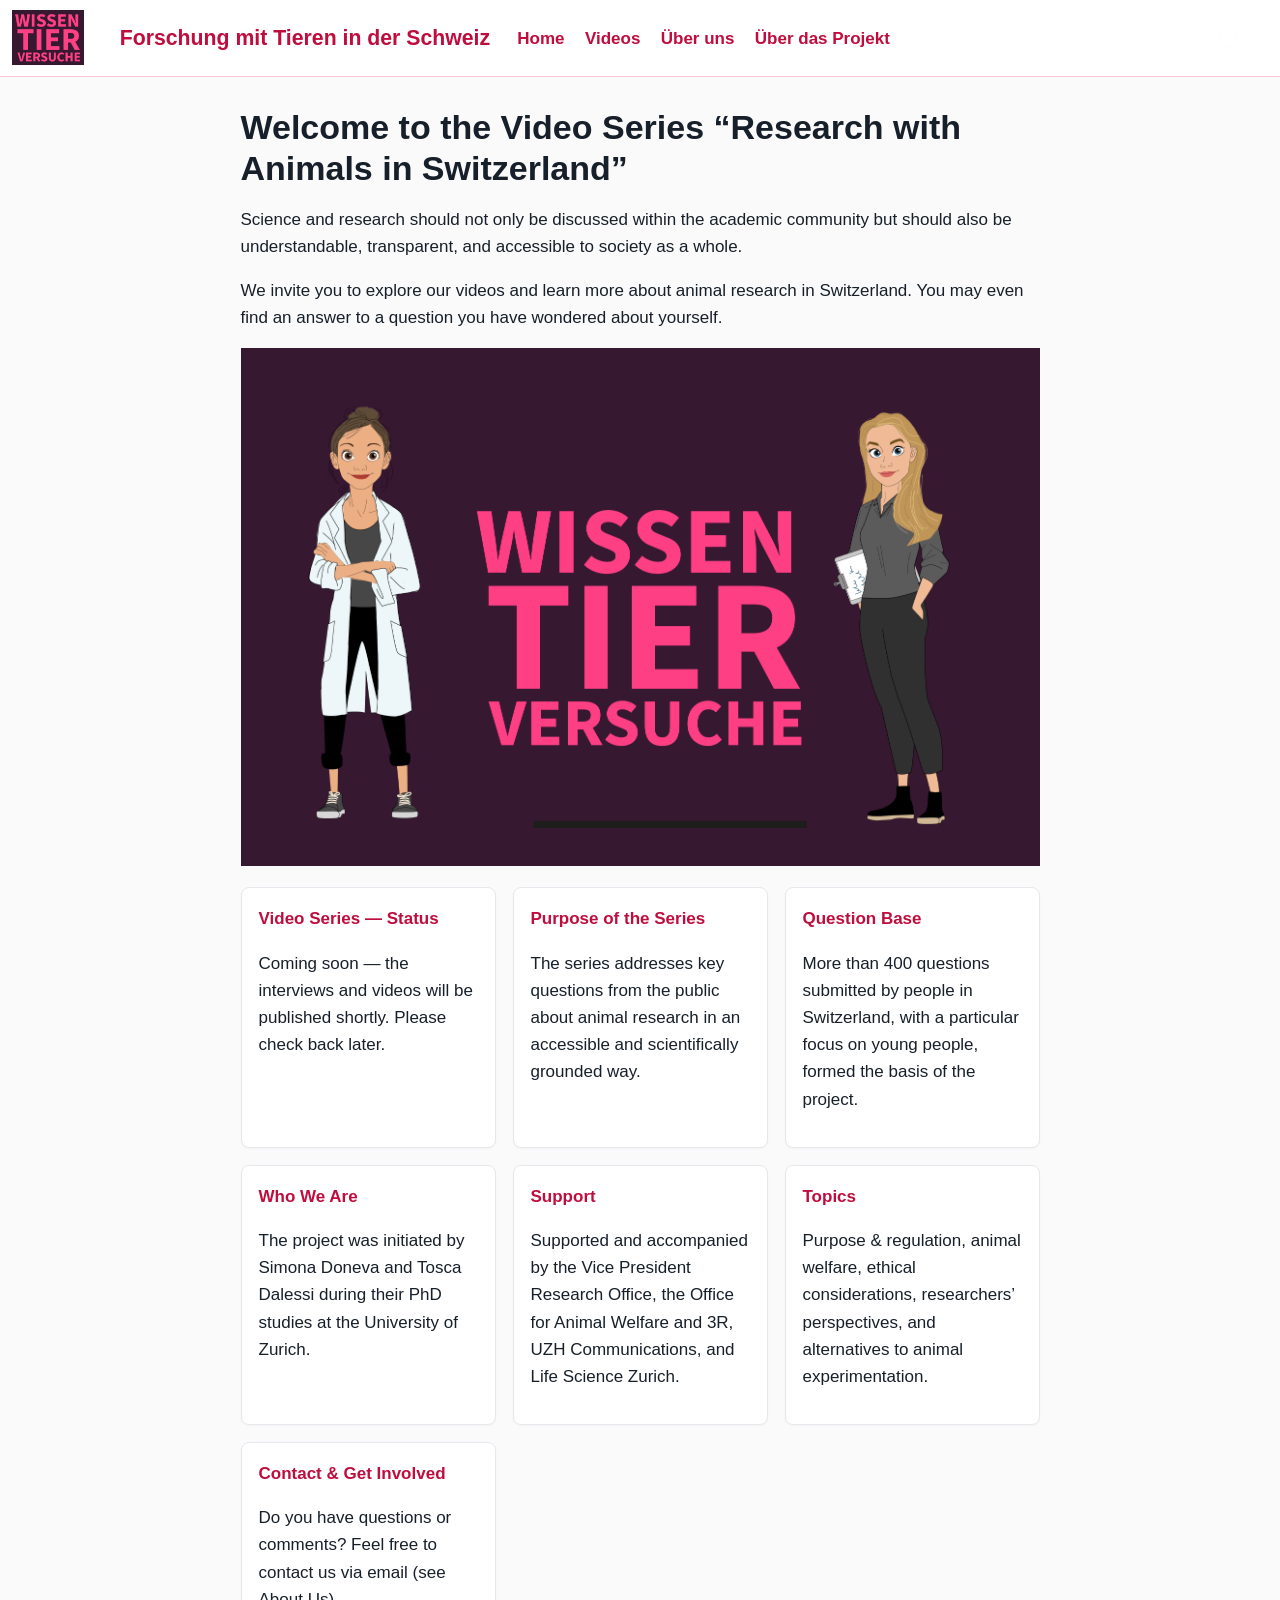
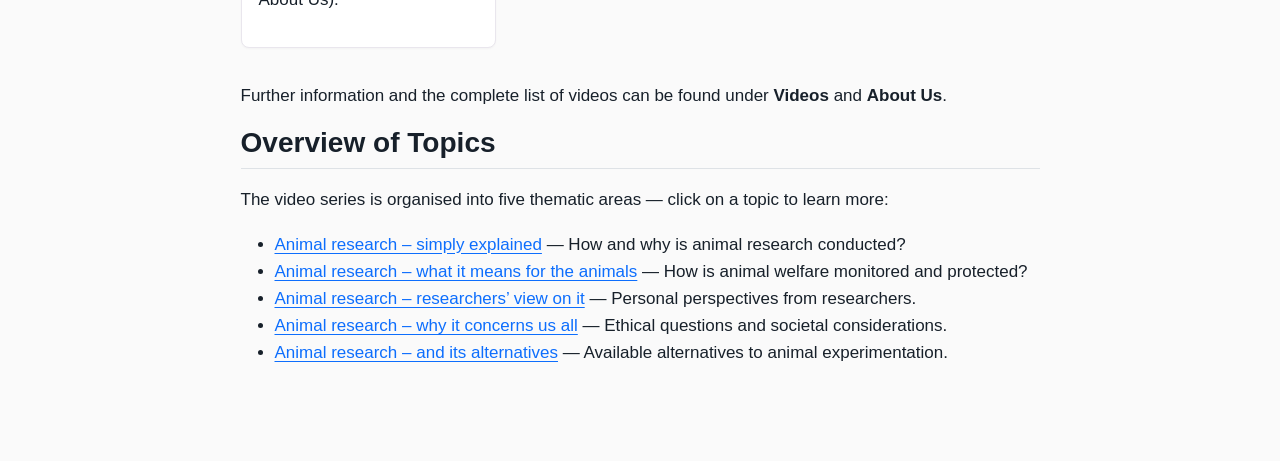
==== docs/en/index.html @ cb742c76 "Initial website" ====
<!DOCTYPE html>
<html xmlns="http://www.w3.org/1999/xhtml" lang="en" xml:lang="en"><head>

<meta charset="utf-8">
<meta name="generator" content="quarto-1.5.56">

<meta name="viewport" content="width=device-width, initial-scale=1.0, user-scalable=yes">


<title>Welcome to the Video Series “Research with Animals in Switzerland” – Forschung mit Tieren in der Schweiz</title>
<style>
code{white-space: pre-wrap;}
span.smallcaps{font-variant: small-caps;}
div.columns{display: flex; gap: min(4vw, 1.5em);}
div.column{flex: auto; overflow-x: auto;}
div.hanging-indent{margin-left: 1.5em; text-indent: -1.5em;}
ul.task-list{list-style: none;}
ul.task-list li input[type="checkbox"] {
  width: 0.8em;
  margin: 0 0.8em 0.2em -1em; /* quarto-specific, see https://github.com/quarto-dev/quarto-cli/issues/4556 */ 
  vertical-align: middle;
}
</style>


<script src="../site_libs/quarto-nav/quarto-nav.js"></script>
<script src="../site_libs/quarto-nav/headroom.min.js"></script>
<script src="../site_libs/clipboard/clipboard.min.js"></script>
<script src="../site_libs/quarto-search/autocomplete.umd.js"></script>
<script src="../site_libs/quarto-search/fuse.min.js"></script>
<script src="../site_libs/quarto-search/quarto-search.js"></script>
<meta name="quarto:offset" content="../">
<script src="../site_libs/quarto-html/quarto.js"></script>
<script src="../site_libs/quarto-html/popper.min.js"></script>
<script src="../site_libs/quarto-html/tippy.umd.min.js"></script>
<script src="../site_libs/quarto-html/anchor.min.js"></script>
<link href="../site_libs/quarto-html/tippy.css" rel="stylesheet">
<link href="../site_libs/quarto-html/quarto-syntax-highlighting.css" rel="stylesheet" id="quarto-text-highlighting-styles">
<script src="../site_libs/bootstrap/bootstrap.min.js"></script>
<link href="../site_libs/bootstrap/bootstrap-icons.css" rel="stylesheet">
<link href="../site_libs/bootstrap/bootstrap.min.css" rel="stylesheet" id="quarto-bootstrap" data-mode="light">
<script id="quarto-search-options" type="application/json">{
  "location": "navbar",
  "copy-button": false,
  "collapse-after": 3,
  "panel-placement": "end",
  "type": "overlay",
  "limit": 50,
  "keyboard-shortcut": [
    "f",
    "/",
    "s"
  ],
  "show-item-context": false,
  "language": {
    "search-no-results-text": "No results",
    "search-matching-documents-text": "matching documents",
    "search-copy-link-title": "Copy link to search",
    "search-hide-matches-text": "Hide additional matches",
    "search-more-match-text": "more match in this document",
    "search-more-matches-text": "more matches in this document",
    "search-clear-button-title": "Clear",
    "search-text-placeholder": "",
    "search-detached-cancel-button-title": "Cancel",
    "search-submit-button-title": "Submit",
    "search-label": "Search"
  }
}</script>


<link rel="stylesheet" href="../styles.css">
</head>

<body class="nav-fixed fullcontent">

<div id="quarto-search-results"></div>
  <header id="quarto-header" class="headroom fixed-top">
    <nav class="navbar navbar-expand-lg " data-bs-theme="dark">
      <div class="navbar-container container-fluid">
      <div class="navbar-brand-container mx-auto">
    <a class="navbar-brand" href="../index.html">
    <span class="navbar-title">Forschung mit Tieren in der Schweiz</span>
    </a>
  </div>
            <div id="quarto-search" class="" title="Search"></div>
          <button class="navbar-toggler" type="button" data-bs-toggle="collapse" data-bs-target="#navbarCollapse" aria-controls="navbarCollapse" role="menu" aria-expanded="false" aria-label="Toggle navigation" onclick="if (window.quartoToggleHeadroom) { window.quartoToggleHeadroom(); }">
  <span class="navbar-toggler-icon"></span>
</button>
          <div class="collapse navbar-collapse" id="navbarCollapse">
            <ul class="navbar-nav navbar-nav-scroll me-auto">
  <li class="nav-item">
    <a class="nav-link" href="../index.html"> 
<span class="menu-text">Home</span></a>
  </li>  
  <li class="nav-item">
    <a class="nav-link" href="../topics/index.html"> 
<span class="menu-text">Videos</span></a>
  </li>  
  <li class="nav-item">
    <a class="nav-link" href="../about.html"> 
<span class="menu-text">Über uns</span></a>
  </li>  
  <li class="nav-item">
    <a class="nav-link" href="../about-project.html"> 
<span class="menu-text">Über das Projekt</span></a>
  </li>  
</ul>
          </div> <!-- /navcollapse -->
            <div class="quarto-navbar-tools">
</div>
      </div> <!-- /container-fluid -->
    </nav>
</header>
<!-- content -->
<div id="quarto-content" class="quarto-container page-columns page-rows-contents page-layout-article page-navbar">
<!-- sidebar -->
<!-- margin-sidebar -->
    
<!-- main -->
<main class="content" id="quarto-document-content">

<header id="title-block-header" class="quarto-title-block default">
<div class="quarto-title">
<h1 class="title">Welcome to the Video Series “Research with Animals in Switzerland”</h1>
</div>



<div class="quarto-title-meta">

    
  
    
  </div>
  


</header>


<p>Science and research should not only be discussed within the academic community but should also be understandable, transparent, and accessible to society as a whole.</p>
<p>We invite you to explore our videos and learn more about animal research in Switzerland. You may even find an answer to a question you have wondered about yourself.</p>
<div class="site-hero">
<p><img src="../images/main_pic.png" class="hero-banner img-fluid" aria-hidden="true"></p>
</div>
<div class="info-grid">
<div class="info-box">
<p><strong>Video Series — Status</strong></p>
<p>Coming soon — the interviews and videos will be published shortly. Please check back later.</p>
</div>
<div class="info-box">
<p><strong>Purpose of the Series</strong></p>
<p>The series addresses key questions from the public about animal research in an accessible and scientifically grounded way.</p>
</div>
<div class="info-box">
<p><strong>Question Base</strong></p>
<p>More than 400 questions submitted by people in Switzerland, with a particular focus on young people, formed the basis of the project.</p>
</div>
<div class="info-box">
<p><strong>Who We Are</strong></p>
<p>The project was initiated by Simona Doneva and Tosca Dalessi during their PhD studies at the University of Zurich.</p>
</div>
<div class="info-box">
<p><strong>Support</strong></p>
<p>Supported and accompanied by the Vice President Research Office, the Office for Animal Welfare and 3R, UZH Communications, and Life Science Zurich.</p>
</div>
<div class="info-box">
<p><strong>Topics</strong></p>
<p>Purpose &amp; regulation, animal welfare, ethical considerations, researchers’ perspectives, and alternatives to animal experimentation.</p>
</div>
<div class="info-box">
<p><strong>Contact &amp; Get Involved</strong></p>
<p>Do you have questions or comments? Feel free to contact us via email (see About Us).</p>
</div>
</div>
<p>Further information and the complete list of videos can be found under <strong>Videos</strong> and <strong>About Us</strong>.</p>
<section id="overview-of-topics" class="level2">
<h2 class="anchored" data-anchor-id="overview-of-topics">Overview of Topics</h2>
<p>The video series is organised into five thematic areas — click on a topic to learn more:</p>
<ul>
<li><a href="../topics/01-explained.html">Animal research – simply explained</a> — How and why is animal research conducted?</li>
<li><a href="../topics/02-wellbeing.html">Animal research – what it means for the animals</a> — How is animal welfare monitored and protected?</li>
<li><a href="../topics/03-researchers-view.html">Animal research – researchers’ view on it</a> — Personal perspectives from researchers.</li>
<li><a href="../topics/04-ethical.html">Animal research – why it concerns us all</a> — Ethical questions and societal considerations.</li>
<li><a href="../topics/05-alternatives.html">Animal research – and its alternatives</a> — Available alternatives to animal experimentation.</li>
</ul>


</section>

</main> <!-- /main -->
<script id="quarto-html-after-body" type="application/javascript">
window.document.addEventListener("DOMContentLoaded", function (event) {
  const toggleBodyColorMode = (bsSheetEl) => {
    const mode = bsSheetEl.getAttribute("data-mode");
    const bodyEl = window.document.querySelector("body");
    if (mode === "dark") {
      bodyEl.classList.add("quarto-dark");
      bodyEl.classList.remove("quarto-light");
    } else {
      bodyEl.classList.add("quarto-light");
      bodyEl.classList.remove("quarto-dark");
    }
  }
  const toggleBodyColorPrimary = () => {
    const bsSheetEl = window.document.querySelector("link#quarto-bootstrap");
    if (bsSheetEl) {
      toggleBodyColorMode(bsSheetEl);
    }
  }
  toggleBodyColorPrimary();  
  const icon = "";
  const anchorJS = new window.AnchorJS();
  anchorJS.options = {
    placement: 'right',
    icon: icon
  };
  anchorJS.add('.anchored');
  const isCodeAnnotation = (el) => {
    for (const clz of el.classList) {
      if (clz.startsWith('code-annotation-')) {                     
        return true;
      }
    }
    return false;
  }
  const onCopySuccess = function(e) {
    // button target
    const button = e.trigger;
    // don't keep focus
    button.blur();
    // flash "checked"
    button.classList.add('code-copy-button-checked');
    var currentTitle = button.getAttribute("title");
    button.setAttribute("title", "Copied!");
    let tooltip;
    if (window.bootstrap) {
      button.setAttribute("data-bs-toggle", "tooltip");
      button.setAttribute("data-bs-placement", "left");
      button.setAttribute("data-bs-title", "Copied!");
      tooltip = new bootstrap.Tooltip(button, 
        { trigger: "manual", 
          customClass: "code-copy-button-tooltip",
          offset: [0, -8]});
      tooltip.show();    
    }
    setTimeout(function() {
      if (tooltip) {
        tooltip.hide();
        button.removeAttribute("data-bs-title");
        button.removeAttribute("data-bs-toggle");
        button.removeAttribute("data-bs-placement");
      }
      button.setAttribute("title", currentTitle);
      button.classList.remove('code-copy-button-checked');
    }, 1000);
    // clear code selection
    e.clearSelection();
  }
  const getTextToCopy = function(trigger) {
      const codeEl = trigger.previousElementSibling.cloneNode(true);
      for (const childEl of codeEl.children) {
        if (isCodeAnnotation(childEl)) {
          childEl.remove();
        }
      }
      return codeEl.innerText;
  }
  const clipboard = new window.ClipboardJS('.code-copy-button:not([data-in-quarto-modal])', {
    text: getTextToCopy
  });
  clipboard.on('success', onCopySuccess);
  if (window.document.getElementById('quarto-embedded-source-code-modal')) {
    // For code content inside modals, clipBoardJS needs to be initialized with a container option
    // TODO: Check when it could be a function (https://github.com/zenorocha/clipboard.js/issues/860)
    const clipboardModal = new window.ClipboardJS('.code-copy-button[data-in-quarto-modal]', {
      text: getTextToCopy,
      container: window.document.getElementById('quarto-embedded-source-code-modal')
    });
    clipboardModal.on('success', onCopySuccess);
  }
    var localhostRegex = new RegExp(/^(?:http|https):\/\/localhost\:?[0-9]*\//);
    var mailtoRegex = new RegExp(/^mailto:/);
      var filterRegex = new RegExp('/' + window.location.host + '/');
    var isInternal = (href) => {
        return filterRegex.test(href) || localhostRegex.test(href) || mailtoRegex.test(href);
    }
    // Inspect non-navigation links and adorn them if external
 	var links = window.document.querySelectorAll('a[href]:not(.nav-link):not(.navbar-brand):not(.toc-action):not(.sidebar-link):not(.sidebar-item-toggle):not(.pagination-link):not(.no-external):not([aria-hidden]):not(.dropdown-item):not(.quarto-navigation-tool):not(.about-link)');
    for (var i=0; i<links.length; i++) {
      const link = links[i];
      if (!isInternal(link.href)) {
        // undo the damage that might have been done by quarto-nav.js in the case of
        // links that we want to consider external
        if (link.dataset.originalHref !== undefined) {
          link.href = link.dataset.originalHref;
        }
      }
    }
  function tippyHover(el, contentFn, onTriggerFn, onUntriggerFn) {
    const config = {
      allowHTML: true,
      maxWidth: 500,
      delay: 100,
      arrow: false,
      appendTo: function(el) {
          return el.parentElement;
      },
      interactive: true,
      interactiveBorder: 10,
      theme: 'quarto',
      placement: 'bottom-start',
    };
    if (contentFn) {
      config.content = contentFn;
    }
    if (onTriggerFn) {
      config.onTrigger = onTriggerFn;
    }
    if (onUntriggerFn) {
      config.onUntrigger = onUntriggerFn;
    }
    window.tippy(el, config); 
  }
  const noterefs = window.document.querySelectorAll('a[role="doc-noteref"]');
  for (var i=0; i<noterefs.length; i++) {
    const ref = noterefs[i];
    tippyHover(ref, function() {
      // use id or data attribute instead here
      let href = ref.getAttribute('data-footnote-href') || ref.getAttribute('href');
      try { href = new URL(href).hash; } catch {}
      const id = href.replace(/^#\/?/, "");
      const note = window.document.getElementById(id);
      if (note) {
        return note.innerHTML;
      } else {
        return "";
      }
    });
  }
  const xrefs = window.document.querySelectorAll('a.quarto-xref');
  const processXRef = (id, note) => {
    // Strip column container classes
    const stripColumnClz = (el) => {
      el.classList.remove("page-full", "page-columns");
      if (el.children) {
        for (const child of el.children) {
          stripColumnClz(child);
        }
      }
    }
    stripColumnClz(note)
    if (id === null || id.startsWith('sec-')) {
      // Special case sections, only their first couple elements
      const container = document.createElement("div");
      if (note.children && note.children.length > 2) {
        container.appendChild(note.children[0].cloneNode(true));
        for (let i = 1; i < note.children.length; i++) {
          const child = note.children[i];
          if (child.tagName === "P" && child.innerText === "") {
            continue;
          } else {
            container.appendChild(child.cloneNode(true));
            break;
          }
        }
        if (window.Quarto?.typesetMath) {
          window.Quarto.typesetMath(container);
        }
        return container.innerHTML
      } else {
        if (window.Quarto?.typesetMath) {
          window.Quarto.typesetMath(note);
        }
        return note.innerHTML;
      }
    } else {
      // Remove any anchor links if they are present
      const anchorLink = note.querySelector('a.anchorjs-link');
      if (anchorLink) {
        anchorLink.remove();
      }
      if (window.Quarto?.typesetMath) {
        window.Quarto.typesetMath(note);
      }
      // TODO in 1.5, we should make sure this works without a callout special case
      if (note.classList.contains("callout")) {
        return note.outerHTML;
      } else {
        return note.innerHTML;
      }
    }
  }
  for (var i=0; i<xrefs.length; i++) {
    const xref = xrefs[i];
    tippyHover(xref, undefined, function(instance) {
      instance.disable();
      let url = xref.getAttribute('href');
      let hash = undefined; 
      if (url.startsWith('#')) {
        hash = url;
      } else {
        try { hash = new URL(url).hash; } catch {}
      }
      if (hash) {
        const id = hash.replace(/^#\/?/, "");
        const note = window.document.getElementById(id);
        if (note !== null) {
          try {
            const html = processXRef(id, note.cloneNode(true));
            instance.setContent(html);
          } finally {
            instance.enable();
            instance.show();
          }
        } else {
          // See if we can fetch this
          fetch(url.split('#')[0])
          .then(res => res.text())
          .then(html => {
            const parser = new DOMParser();
            const htmlDoc = parser.parseFromString(html, "text/html");
            const note = htmlDoc.getElementById(id);
            if (note !== null) {
              const html = processXRef(id, note);
              instance.setContent(html);
            } 
          }).finally(() => {
            instance.enable();
            instance.show();
          });
        }
      } else {
        // See if we can fetch a full url (with no hash to target)
        // This is a special case and we should probably do some content thinning / targeting
        fetch(url)
        .then(res => res.text())
        .then(html => {
          const parser = new DOMParser();
          const htmlDoc = parser.parseFromString(html, "text/html");
          const note = htmlDoc.querySelector('main.content');
          if (note !== null) {
            // This should only happen for chapter cross references
            // (since there is no id in the URL)
            // remove the first header
            if (note.children.length > 0 && note.children[0].tagName === "HEADER") {
              note.children[0].remove();
            }
            const html = processXRef(null, note);
            instance.setContent(html);
          } 
        }).finally(() => {
          instance.enable();
          instance.show();
        });
      }
    }, function(instance) {
    });
  }
      let selectedAnnoteEl;
      const selectorForAnnotation = ( cell, annotation) => {
        let cellAttr = 'data-code-cell="' + cell + '"';
        let lineAttr = 'data-code-annotation="' +  annotation + '"';
        const selector = 'span[' + cellAttr + '][' + lineAttr + ']';
        return selector;
      }
      const selectCodeLines = (annoteEl) => {
        const doc = window.document;
        const targetCell = annoteEl.getAttribute("data-target-cell");
        const targetAnnotation = annoteEl.getAttribute("data-target-annotation");
        const annoteSpan = window.document.querySelector(selectorForAnnotation(targetCell, targetAnnotation));
        const lines = annoteSpan.getAttribute("data-code-lines").split(",");
        const lineIds = lines.map((line) => {
          return targetCell + "-" + line;
        })
        let top = null;
        let height = null;
        let parent = null;
        if (lineIds.length > 0) {
            //compute the position of the single el (top and bottom and make a div)
            const el = window.document.getElementById(lineIds[0]);
            top = el.offsetTop;
            height = el.offsetHeight;
            parent = el.parentElement.parentElement;
          if (lineIds.length > 1) {
            const lastEl = window.document.getElementById(lineIds[lineIds.length - 1]);
            const bottom = lastEl.offsetTop + lastEl.offsetHeight;
            height = bottom - top;
          }
          if (top !== null && height !== null && parent !== null) {
            // cook up a div (if necessary) and position it 
            let div = window.document.getElementById("code-annotation-line-highlight");
            if (div === null) {
              div = window.document.createElement("div");
              div.setAttribute("id", "code-annotation-line-highlight");
              div.style.position = 'absolute';
              parent.appendChild(div);
            }
            div.style.top = top - 2 + "px";
            div.style.height = height + 4 + "px";
            div.style.left = 0;
            let gutterDiv = window.document.getElementById("code-annotation-line-highlight-gutter");
            if (gutterDiv === null) {
              gutterDiv = window.document.createElement("div");
              gutterDiv.setAttribute("id", "code-annotation-line-highlight-gutter");
              gutterDiv.style.position = 'absolute';
              const codeCell = window.document.getElementById(targetCell);
              const gutter = codeCell.querySelector('.code-annotation-gutter');
              gutter.appendChild(gutterDiv);
            }
            gutterDiv.style.top = top - 2 + "px";
            gutterDiv.style.height = height + 4 + "px";
          }
          selectedAnnoteEl = annoteEl;
        }
      };
      const unselectCodeLines = () => {
        const elementsIds = ["code-annotation-line-highlight", "code-annotation-line-highlight-gutter"];
        elementsIds.forEach((elId) => {
          const div = window.document.getElementById(elId);
          if (div) {
            div.remove();
          }
        });
        selectedAnnoteEl = undefined;
      };
        // Handle positioning of the toggle
    window.addEventListener(
      "resize",
      throttle(() => {
        elRect = undefined;
        if (selectedAnnoteEl) {
          selectCodeLines(selectedAnnoteEl);
        }
      }, 10)
    );
    function throttle(fn, ms) {
    let throttle = false;
    let timer;
      return (...args) => {
        if(!throttle) { // first call gets through
            fn.apply(this, args);
            throttle = true;
        } else { // all the others get throttled
            if(timer) clearTimeout(timer); // cancel #2
            timer = setTimeout(() => {
              fn.apply(this, args);
              timer = throttle = false;
            }, ms);
        }
      };
    }
      // Attach click handler to the DT
      const annoteDls = window.document.querySelectorAll('dt[data-target-cell]');
      for (const annoteDlNode of annoteDls) {
        annoteDlNode.addEventListener('click', (event) => {
          const clickedEl = event.target;
          if (clickedEl !== selectedAnnoteEl) {
            unselectCodeLines();
            const activeEl = window.document.querySelector('dt[data-target-cell].code-annotation-active');
            if (activeEl) {
              activeEl.classList.remove('code-annotation-active');
            }
            selectCodeLines(clickedEl);
            clickedEl.classList.add('code-annotation-active');
          } else {
            // Unselect the line
            unselectCodeLines();
            clickedEl.classList.remove('code-annotation-active');
          }
        });
      }
  const findCites = (el) => {
    const parentEl = el.parentElement;
    if (parentEl) {
      const cites = parentEl.dataset.cites;
      if (cites) {
        return {
          el,
          cites: cites.split(' ')
        };
      } else {
        return findCites(el.parentElement)
      }
    } else {
      return undefined;
    }
  };
  var bibliorefs = window.document.querySelectorAll('a[role="doc-biblioref"]');
  for (var i=0; i<bibliorefs.length; i++) {
    const ref = bibliorefs[i];
    const citeInfo = findCites(ref);
    if (citeInfo) {
      tippyHover(citeInfo.el, function() {
        var popup = window.document.createElement('div');
        citeInfo.cites.forEach(function(cite) {
          var citeDiv = window.document.createElement('div');
          citeDiv.classList.add('hanging-indent');
          citeDiv.classList.add('csl-entry');
          var biblioDiv = window.document.getElementById('ref-' + cite);
          if (biblioDiv) {
            citeDiv.innerHTML = biblioDiv.innerHTML;
          }
          popup.appendChild(citeDiv);
        });
        return popup.innerHTML;
      });
    }
  }
});
</script>
</div> <!-- /content -->




</body></html>
---- docs/site_libs/quarto-html/tippy.css ----
.tippy-box[data-animation=fade][data-state=hidden]{opacity:0}[data-tippy-root]{max-width:calc(100vw - 10px)}.tippy-box{position:relative;background-color:#333;color:#fff;border-radius:4px;font-size:14px;line-height:1.4;white-space:normal;outline:0;transition-property:transform,visibility,opacity}.tippy-box[data-placement^=top]>.tippy-arrow{bottom:0}.tippy-box[data-placement^=top]>.tippy-arrow:before{bottom:-7px;left:0;border-width:8px 8px 0;border-top-color:initial;transform-origin:center top}.tippy-box[data-placement^=bottom]>.tippy-arrow{top:0}.tippy-box[data-placement^=bottom]>.tippy-arrow:before{top:-7px;left:0;border-width:0 8px 8px;border-bottom-color:initial;transform-origin:center bottom}.tippy-box[data-placement^=left]>.tippy-arrow{right:0}.tippy-box[data-placement^=left]>.tippy-arrow:before{border-width:8px 0 8px 8px;border-left-color:initial;right:-7px;transform-origin:center left}.tippy-box[data-placement^=right]>.tippy-arrow{left:0}.tippy-box[data-placement^=right]>.tippy-arrow:before{left:-7px;border-width:8px 8px 8px 0;border-right-color:initial;transform-origin:center right}.tippy-box[data-inertia][data-state=visible]{transition-timing-function:cubic-bezier(.54,1.5,.38,1.11)}.tippy-arrow{width:16px;height:16px;color:#333}.tippy-arrow:before{content:"";position:absolute;border-color:transparent;border-style:solid}.tippy-content{position:relative;padding:5px 9px;z-index:1}
---- docs/site_libs/quarto-html/quarto-syntax-highlighting.css ----
/* quarto syntax highlight colors */
:root {
  --quarto-hl-ot-color: #003B4F;
  --quarto-hl-at-color: #657422;
  --quarto-hl-ss-color: #20794D;
  --quarto-hl-an-color: #5E5E5E;
  --quarto-hl-fu-color: #4758AB;
  --quarto-hl-st-color: #20794D;
  --quarto-hl-cf-color: #003B4F;
  --quarto-hl-op-color: #5E5E5E;
  --quarto-hl-er-color: #AD0000;
  --quarto-hl-bn-color: #AD0000;
  --quarto-hl-al-color: #AD0000;
  --quarto-hl-va-color: #111111;
  --quarto-hl-bu-color: inherit;
  --quarto-hl-ex-color: inherit;
  --quarto-hl-pp-color: #AD0000;
  --quarto-hl-in-color: #5E5E5E;
  --quarto-hl-vs-color: #20794D;
  --quarto-hl-wa-color: #5E5E5E;
  --quarto-hl-do-color: #5E5E5E;
  --quarto-hl-im-color: #00769E;
  --quarto-hl-ch-color: #20794D;
  --quarto-hl-dt-color: #AD0000;
  --quarto-hl-fl-color: #AD0000;
  --quarto-hl-co-color: #5E5E5E;
  --quarto-hl-cv-color: #5E5E5E;
  --quarto-hl-cn-color: #8f5902;
  --quarto-hl-sc-color: #5E5E5E;
  --quarto-hl-dv-color: #AD0000;
  --quarto-hl-kw-color: #003B4F;
}

/* other quarto variables */
:root {
  --quarto-font-monospace: SFMono-Regular, Menlo, Monaco, Consolas, "Liberation Mono", "Courier New", monospace;
}

pre > code.sourceCode > span {
  color: #003B4F;
}

code span {
  color: #003B4F;
}

code.sourceCode > span {
  color: #003B4F;
}

div.sourceCode,
div.sourceCode pre.sourceCode {
  color: #003B4F;
}

code span.ot {
  color: #003B4F;
  font-style: inherit;
}

code span.at {
  color: #657422;
  font-style: inherit;
}

code span.ss {
  color: #20794D;
  font-style: inherit;
}

code span.an {
  color: #5E5E5E;
  font-style: inherit;
}

code span.fu {
  color: #4758AB;
  font-style: inherit;
}

code span.st {
  color: #20794D;
  font-style: inherit;
}

code span.cf {
  color: #003B4F;
  font-weight: bold;
  font-style: inherit;
}

code span.op {
  color: #5E5E5E;
  font-style: inherit;
}

code span.er {
  color: #AD0000;
  font-style: inherit;
}

code span.bn {
  color: #AD0000;
  font-style: inherit;
}

code span.al {
  color: #AD0000;
  font-style: inherit;
}

code span.va {
  color: #111111;
  font-style: inherit;
}

code span.bu {
  font-style: inherit;
}

code span.ex {
  font-style: inherit;
}

code span.pp {
  color: #AD0000;
  font-style: inherit;
}

code span.in {
  color: #5E5E5E;
  font-style: inherit;
}

code span.vs {
  color: #20794D;
  font-style: inherit;
}

code span.wa {
  color: #5E5E5E;
  font-style: italic;
}

code span.do {
  color: #5E5E5E;
  font-style: italic;
}

code span.im {
  color: #00769E;
  font-style: inherit;
}

code span.ch {
  color: #20794D;
  font-style: inherit;
}

code span.dt {
  color: #AD0000;
  font-style: inherit;
}

code span.fl {
  color: #AD0000;
  font-style: inherit;
}

code span.co {
  color: #5E5E5E;
  font-style: inherit;
}

code span.cv {
  color: #5E5E5E;
  font-style: italic;
}

code span.cn {
  color: #8f5902;
  font-style: inherit;
}

code span.sc {
  color: #5E5E5E;
  font-style: inherit;
}

code span.dv {
  color: #AD0000;
  font-style: inherit;
}

code span.kw {
  color: #003B4F;
  font-weight: bold;
  font-style: inherit;
}

.prevent-inlining {
  content: "</";
}

/*# sourceMappingURL=debc5d5d77c3f9108843748ff7464032.css.map */
---- docs/styles.css ----
/* Basic styling for info boxes and layout */
:root{
  --berry: #BF0D3E; /* UZH Berry */
  --berry-v1: #FBC6D4;
  --berry-v2: #F78CAA;
  --berry-v3: #F3537F;
  --card-bg: #ffffff;
  --text: #17202a;
}

body {
  font-family: -apple-system, BlinkMacSystemFont, "Segoe UI", Roboto, "Helvetica Neue", Arial;
  line-height: 1.6;
  margin: 0;
  color: var(--text);
  background: #fafafa;
}

/* Hero banner inspired by provided design. Place banner image at images/main_pic.png */
.site-hero {
  display: flex;
  flex-direction: column;
  align-items: center;
  justify-content: center;
  gap: 1rem;
  background: #371831;
  color: white;
  padding: 2.25rem 1.25rem;
  margin: 0 auto 1.25rem auto;
  text-align: center;
  max-width: 900px;
  box-sizing: border-box;
}
.site-hero h1{
  color: var(--berry-v3);
  font-size: 2.6rem;
  margin: 0 0 0.5rem 0;
  line-height: 1;
}
.site-hero p{
  color: var(--berry-v1);
  margin: 0.25rem 0 0 0;
}
.hero-banner{ max-width: 900px; margin: 0 auto; }
.hero-banner img, img.hero-banner { display:block; width:100%; height:auto; max-width:900px; margin:0 auto; }
/* Stronger override to prevent other global rules from making the image full-bleed */
.site-hero img.hero-banner {
  max-width: 720px !important;
  width: 100% !important;
  height: auto !important;
  display: block !important;
  margin: 0 auto !important;
}

.info-grid {
  display: grid;
  grid-template-columns: repeat(auto-fit, minmax(220px, 1fr));
  gap: 1rem;
  margin: 1rem 0 2rem 0;
}

.info-box {
  background: var(--card-bg);
  border: 1px solid #e9e6ed;
  padding: 1rem;
  border-radius: 8px;
  box-shadow: 0 1px 2px rgba(21,25,28,0.03);
}

.info-box strong {
  display: block;
  margin-bottom: 0.5rem;
  color: var(--berry);
}

@media (max-width: 900px){
  .site-hero{ text-align:center }
  .hero-image{ height:200px; background-position:center; }
}

/* Coming soon badge */
.coming-soon-badge {
  display: inline-block;
  background: var(--berry-v1);
  color: var(--berry-v3);
  border: 1px solid var(--berry-v2);
  padding: 0.2rem 0.5rem;
  border-radius: 999px;
  font-weight: 600;
  margin-left: 0.5rem;
}

/* Topic card styles */
.topic-list {
  list-style: none;
  padding: 0;
  margin: 0;
}
.topic-list li {
  margin: 0.6rem 0;
  padding: 0.8rem;
  border-radius: 8px;
  border: 1px solid var(--berry-v1);
  background: #ffffff;
}
.topic-list a {
  color: var(--berry);
  font-weight: 600;
  text-decoration: none;
}

/* Accent for topic cards */
.topic-list li {
  transition: transform 160ms ease, box-shadow 160ms ease;
}
.topic-list li:hover{ transform: translateY(-4px); box-shadow: 0 6px 18px rgba(191,13,62,0.12); }

.accent-line{ height:4px; background: var(--berry); border-radius:4px; margin-top:0.6rem }

/* Quarto/navbar overrides: use UZH Berry for links and neutral background */
header.site-header,
.navbar,
.site-nav,
.site-navbar,
nav.navbar {
  background: #ffffff; /* keep header neutral */
  border-bottom: 1px solid var(--berry-v1);
}

/* Navbar links */
header.site-header a,
.site-nav a,
.site-navbar a,
nav.navbar a,
.navbar-nav a,
.q-nav a {
  color: var(--berry) !important;
  font-weight: 600;
}

.site-nav a:hover,
.site-navbar a:hover,
nav.navbar a:hover,
.q-nav a:hover {
  color: var(--berry-v3) !important;
}

/* Brand/title color */
.site-title, header.site-header .site-title a {
  color: var(--berry) !important;
}

/* Place sub_icon.png as a logo in the top-left corner of the header */
header#quarto-header { position: fixed !important; }

/* Fallback: draw logo as background of nav (helps when pseudo-element is hidden) */
nav.navbar { position: relative; }
nav.navbar::before{
  content: "";
  position: absolute;
  left: 12px;
  top: 50%;
  transform: translateY(-50%);
  width: 72px;
  height: 72px;
  background-image: url('images/sub_icon.png');
  background-size: contain;
  background-repeat: no-repeat;
  background-position: center;
  z-index: 9999;
  pointer-events: none;
}
/* Make room so the centered brand doesn't visually overlap the logo */
.navbar-brand-container.mx-auto { padding-left: 90px; }
/* make navbar taller so header doesn't appear minimized */
nav.navbar { padding-top: 0.9rem; padding-bottom: 0.9rem; }
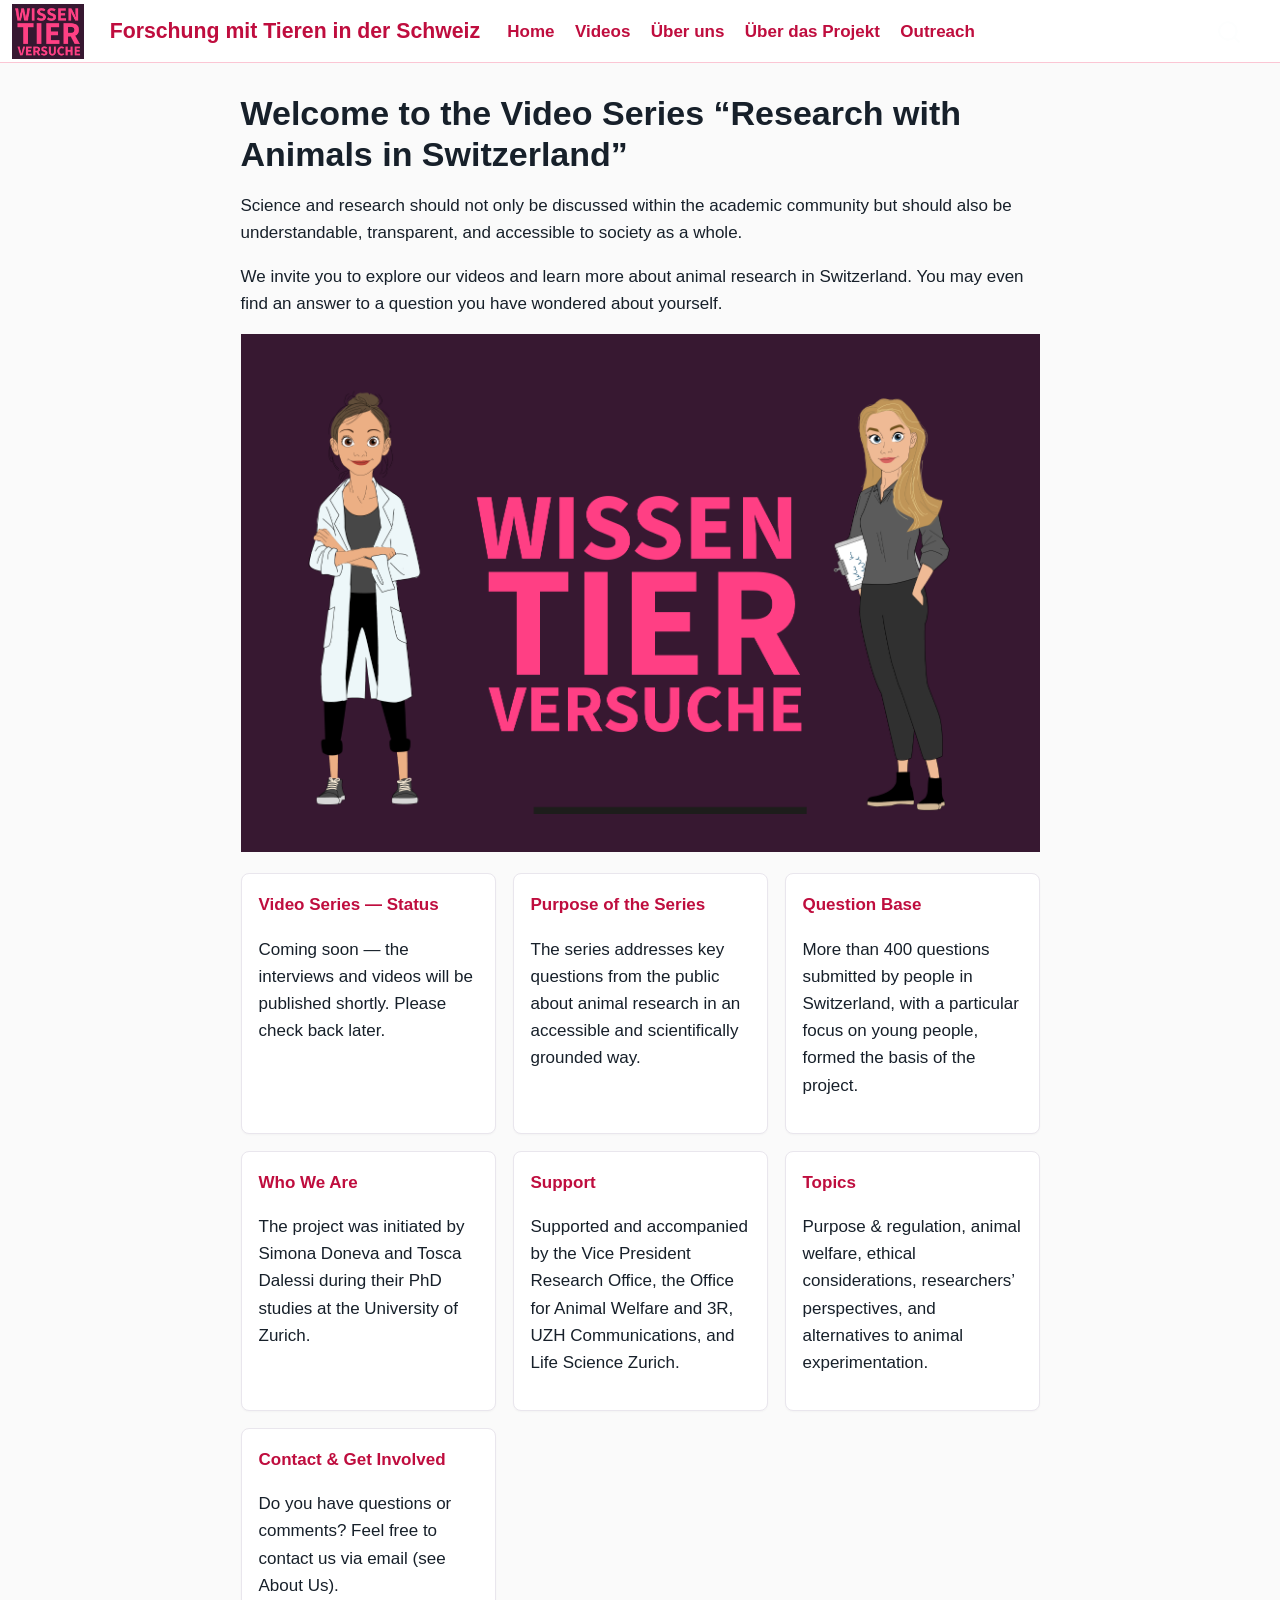
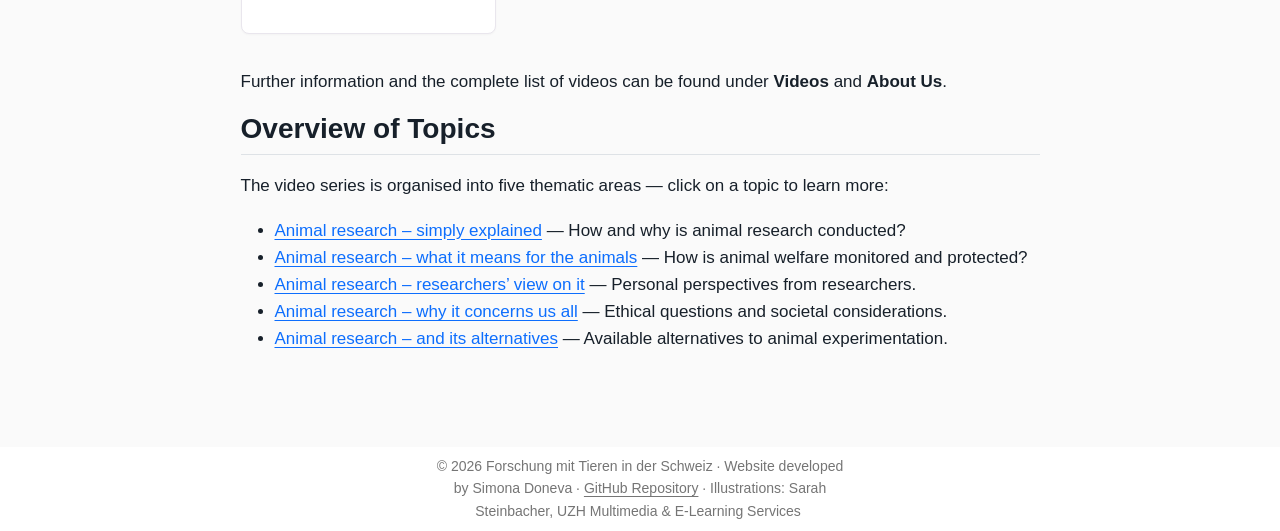
==== commit 4587225a: "added outreach page and footer" ====
--- a/docs/en/index.html
+++ b/docs/en/index.html
@@ -103,6 +103,10 @@
   <li class="nav-item">
     <a class="nav-link" href="../about-project.html"> 
 <span class="menu-text">Über das Projekt</span></a>
+  </li>  
+  <li class="nav-item">
+    <a class="nav-link" href="../outreach.html"> 
+<span class="menu-text">Outreach</span></a>
   </li>  
 </ul>
           </div> <!-- /navcollapse -->
@@ -610,6 +614,19 @@
 });
 </script>
 </div> <!-- /content -->
+<footer class="footer">
+  <div class="nav-footer">
+    <div class="nav-footer-left">
+      &nbsp;
+    </div>   
+    <div class="nav-footer-center">
+<p>© 2026 Forschung mit Tieren in der Schweiz · Website developed by Simona Doneva · <a href="https://github.com/simonada/animal-research-video-series-ch">GitHub Repository</a> · Illustrations: Sarah Steinbacher, UZH Multimedia &amp; E-Learning Services&nbsp;</p>
+</div>
+    <div class="nav-footer-right">
+      &nbsp;
+    </div>
+  </div>
+</footer>
 
 
 
--- a/docs/styles.css
+++ b/docs/styles.css
@@ -9,6 +9,7 @@
 }
 
 body {
+  padding-top: 95px;
   font-family: -apple-system, BlinkMacSystemFont, "Segoe UI", Roboto, "Helvetica Neue", Arial;
   line-height: 1.6;
   margin: 0;
@@ -151,10 +152,17 @@
 }
 
 /* Place sub_icon.png as a logo in the top-left corner of the header */
-header#quarto-header { position: fixed !important; }
-
+header#quarto-header {
+  position: fixed !important;
+  top: 0;
+  left: 0;
+  right: 0;
+  width: 100%;
+  z-index: 10000;
+}
 /* Fallback: draw logo as background of nav (helps when pseudo-element is hidden) */
 nav.navbar { position: relative; }
+/* Desktop logo */
 nav.navbar::before{
   content: "";
   position: absolute;
@@ -167,10 +175,68 @@
   background-size: contain;
   background-repeat: no-repeat;
   background-position: center;
-  z-index: 9999;
   pointer-events: none;
 }
-/* Make room so the centered brand doesn't visually overlap the logo */
-.navbar-brand-container.mx-auto { padding-left: 90px; }
-/* make navbar taller so header doesn't appear minimized */
-nav.navbar { padding-top: 0.9rem; padding-bottom: 0.9rem; }
+/* Make room for desktop logo */
+.navbar-brand-container.mx-auto {
+  padding-left: 80px;
+}
+/* Remove logo on phones */
+@media (max-width: 768px) {
+  nav.navbar::before {
+    display: none;
+  }
+
+  header#quarto-header::before {
+    display: none;
+  }
+
+  .navbar-brand-container.mx-auto {
+    padding-left: 0;
+  }
+}
+/* Make mobile hamburger visible */
+.navbar-toggler {
+  border-color: var(--berry) !important;
+  color: var(--berry) !important;
+  z-index: 10001;
+}
+
+.navbar-toggler-icon {
+  filter: invert(18%) sepia(95%) saturate(3564%) hue-rotate(335deg) brightness(80%) contrast(96%);
+}
+
+@media (max-width: 768px) {
+  body {
+    padding-top: 70px;
+  }
+
+  .navbar-collapse {
+    background: #ffffff;
+    padding: 1rem;
+    border-top: 1px solid var(--berry-v1);
+  }
+
+  .navbar-toggler,
+  .navbar-collapse,
+  .navbar-nav {
+    position: relative;
+    z-index: 10001;
+  }
+}
+
+.outreach-card {
+  background: #ffffff;
+  border: 1px solid var(--berry-v1);
+  border-radius: 8px;
+  padding: 1rem;
+  margin: 1rem 0;
+  box-shadow: 0 1px 2px rgba(21,25,28,0.03);
+}
+
+.outreach-card summary {
+  color: var(--berry);
+  font-weight: 600;
+  cursor: pointer;
+  margin-top: 0.75rem;
+}
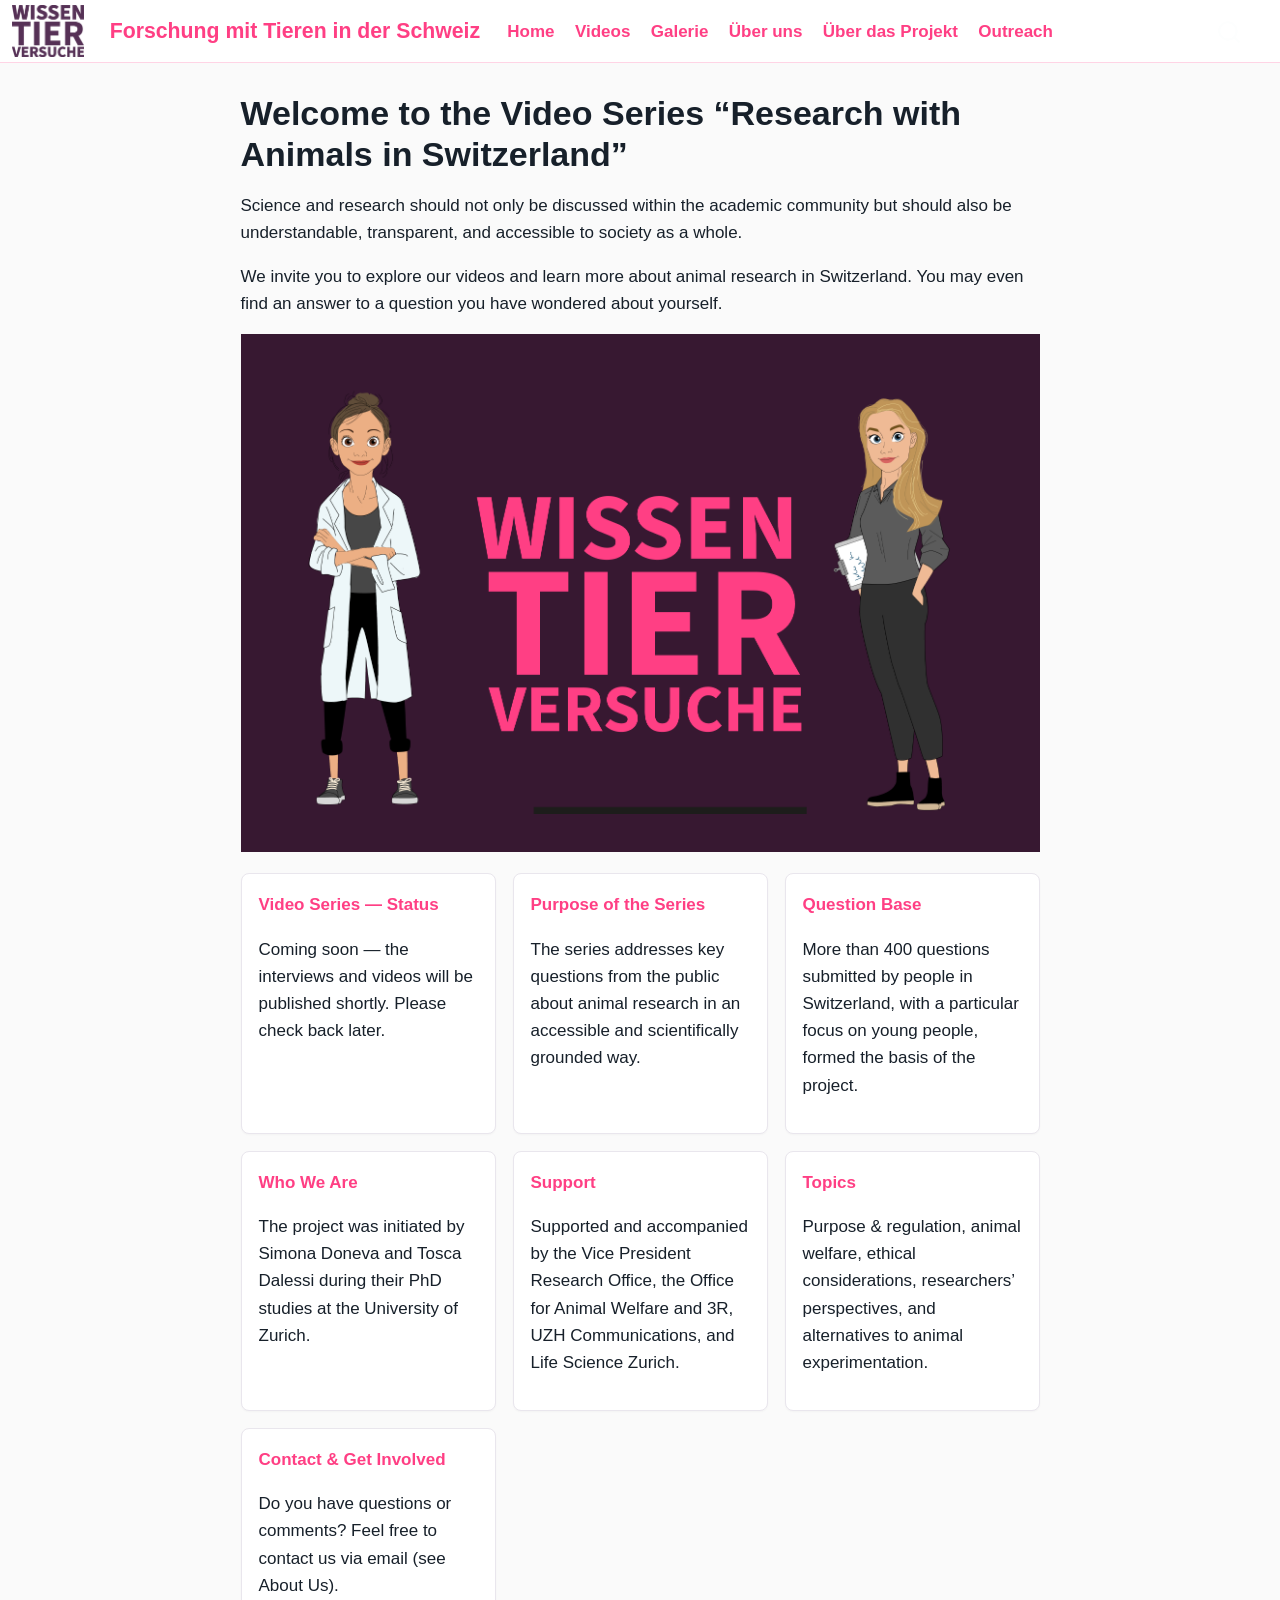
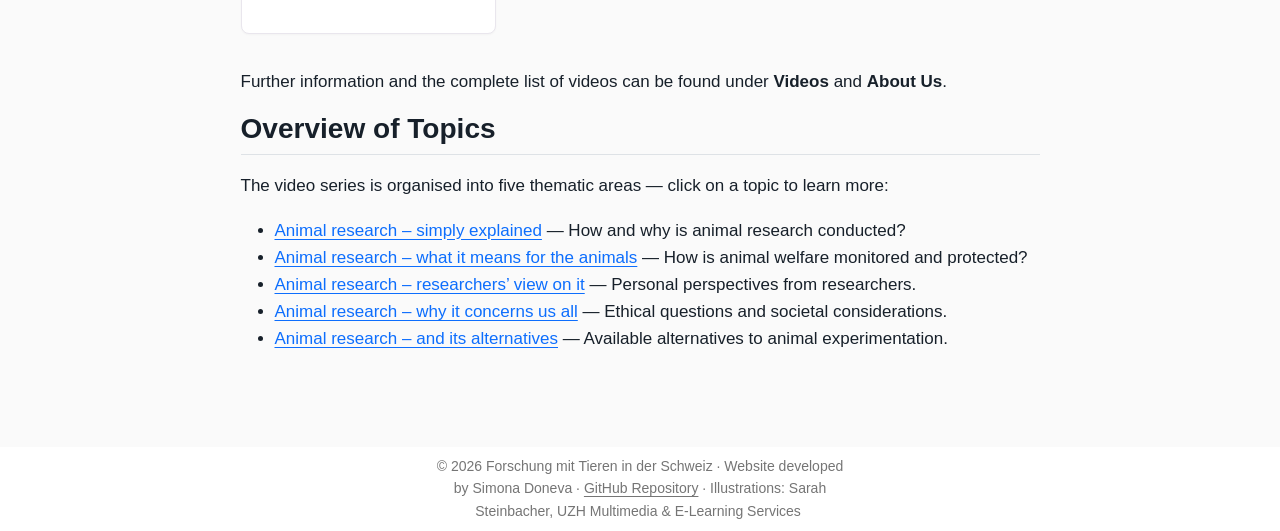
==== commit ad88ed95: "added gallery" ====
--- a/docs/en/index.html
+++ b/docs/en/index.html
@@ -95,6 +95,10 @@
   <li class="nav-item">
     <a class="nav-link" href="../topics/index.html"> 
 <span class="menu-text">Videos</span></a>
+  </li>  
+  <li class="nav-item">
+    <a class="nav-link" href="../gallery.html"> 
+<span class="menu-text">Galerie</span></a>
   </li>  
   <li class="nav-item">
     <a class="nav-link" href="../about.html"> 
--- a/docs/styles.css
+++ b/docs/styles.css
@@ -1,9 +1,13 @@
 /* Basic styling for info boxes and layout */
 :root{
-  --berry: #BF0D3E; /* UZH Berry */
-  --berry-v1: #FBC6D4;
-  --berry-v2: #F78CAA;
-  --berry-v3: #F3537F;
+  --pink: #ff3f84;
+  --violet: #371831;
+
+  --berry: #ff3f84;
+  --berry-v1: #ffd4e5;
+  --berry-v2: #ff8ab7;
+  --berry-v3: #ff3f84;
+
   --card-bg: #ffffff;
   --text: #17202a;
 }
@@ -15,6 +19,18 @@
   margin: 0;
   color: var(--text);
   background: #fafafa;
+}
+
+.about-image {
+  max-width: 520px;
+  margin: 2rem auto;
+}
+
+.about-image img {
+  width: 100%;
+  height: auto;
+  display: block;
+  border-radius: 12px;
 }
 
 /* Hero banner inspired by provided design. Place banner image at images/main_pic.png */
@@ -90,33 +106,64 @@
   font-weight: 600;
   margin-left: 0.5rem;
 }
-
+/* Live badge */
+.live-badge {
+  display: inline-block;
+  background: #e6f7ec;
+  color: #1f7a3f;
+  border: 1px solid #78c98f;
+  padding: 0.2rem 0.5rem;
+  border-radius: 999px;
+  font-weight: 600;
+  margin-left: 0.5rem;
+}
 /* Topic card styles */
 .topic-list {
-  list-style: none;
+  display: flex;
+  flex-direction: column;
+  gap: 0.8rem;
+  margin: 0;
   padding: 0;
-  margin: 0;
-}
-.topic-list li {
-  margin: 0.6rem 0;
-  padding: 0.8rem;
+}
+
+.topic-card {
+  display: flex;
+  align-items: center;
+  gap: 1rem;
+  padding: 1rem;
   border-radius: 8px;
   border: 1px solid var(--berry-v1);
   background: #ffffff;
-}
-.topic-list a {
+  transition: transform 160ms ease, box-shadow 160ms ease;
+}
+
+.topic-card:hover {
+  transform: translateY(-4px);
+  box-shadow: 0 6px 18px rgba(255, 63, 132, 0.12);
+}
+
+.topic-thumb {
+  width: 95px;
+  height: 95px;
+  object-fit: contain;
+  flex-shrink: 0;
+  border-radius: 8px;
+  background: #fff;
+}
+
+.topic-text {
+  flex: 1;
+}
+
+.topic-text p {
+  margin: 0.25rem 0 0 0;
+}
+
+.topic-text a {
   color: var(--berry);
   font-weight: 600;
   text-decoration: none;
 }
-
-/* Accent for topic cards */
-.topic-list li {
-  transition: transform 160ms ease, box-shadow 160ms ease;
-}
-.topic-list li:hover{ transform: translateY(-4px); box-shadow: 0 6px 18px rgba(191,13,62,0.12); }
-
-.accent-line{ height:4px; background: var(--berry); border-radius:4px; margin-top:0.6rem }
 
 /* Quarto/navbar overrides: use UZH Berry for links and neutral background */
 header.site-header,
@@ -171,7 +218,7 @@
   transform: translateY(-50%);
   width: 72px;
   height: 72px;
-  background-image: url('images/sub_icon.png');
+  background-image: url('images/titel_violette.png');
   background-size: contain;
   background-repeat: no-repeat;
   background-position: center;
@@ -239,4 +286,129 @@
   font-weight: 600;
   cursor: pointer;
   margin-top: 0.75rem;
+}
+
+.image-row {
+  display: flex !important;
+  flex-direction: row !important;
+  justify-content: center;
+  align-items: center;
+  gap: 1.5rem;
+  margin: 2rem auto;
+  max-width: 900px;
+  flex-wrap: nowrap;
+}
+
+.image-row p {
+  margin: 0;
+  display: contents;
+}
+
+.image-row img {
+  width: 30vw;
+  max-width: 280px;
+  min-width: 180px;
+  height: auto;
+  object-fit: contain;
+  border-radius: 8px;
+  display: block;
+}
+
+/* Gallery grid styling */
+.gallery-grid {
+  display: grid;
+  grid-template-columns: repeat(auto-fit, minmax(300px, 1fr));
+  gap: 2rem;
+  margin: 2rem 0;
+  max-width: 1200px;
+  margin-left: auto;
+  margin-right: auto;
+}
+
+.gallery-item {
+  background: #ffffff;
+  border: 1px solid var(--berry-v1);
+  border-radius: 12px;
+  overflow: hidden;
+  box-shadow: 0 2px 4px rgba(21, 25, 28, 0.05);
+  transition: transform 160ms ease, box-shadow 160ms ease;
+}
+
+.gallery-item:hover {
+  transform: translateY(-4px);
+  box-shadow: 0 8px 16px rgba(255, 63, 132, 0.12);
+}
+
+.gallery-item img {
+  width: 100%;
+  height: 280px;
+  object-fit: cover;
+  display: block;
+}
+
+/* Ensure gallery item titles use only the strong element */
+.gallery-item p:first-of-type strong {
+  display: block;
+  color: var(--berry);
+  margin: 1rem 0 0.5rem 0;
+  font-size: 1.1rem;
+  font-weight: 600;
+}
+
+.gallery-item h3 {
+  color: var(--berry);
+  margin: 1rem 1rem 0.5rem 1rem;
+  font-size: 1.1rem;
+}
+
+.gallery-item p {
+  color: var(--text);
+  margin: 0 1rem 1rem 1rem;
+  font-size: 0.95rem;
+  line-height: 1.5;
+}
+
+/* Gallery preview on home page */
+.gallery-preview {
+  display: flex;
+  gap: 1rem;
+  margin: 2rem auto;
+  max-width: 900px;
+  justify-content: center;
+  flex-wrap: nowrap;
+}
+
+.gallery-preview img {
+  width: 180px;
+  height: 130px;
+  object-fit: cover;
+  border-radius: 8px;
+  box-shadow: 0 2px 8px rgba(255, 63, 132, 0.12);
+  transition: transform 160ms ease, box-shadow 160ms ease;
+}
+
+.gallery-preview img:hover {
+  transform: translateY(-3px);
+  box-shadow: 0 4px 12px rgba(255, 63, 132, 0.2);
+}
+
+.gallery-link {
+  display: inline-block;
+  text-align: center;
+  margin-top: 1rem;
+  padding: 0.6rem 1.2rem;
+  color: var(--berry) !important;
+  font-weight: 600;
+  font-size: 0.95rem;
+  text-decoration: none;
+  border: 1px solid var(--berry-v1);
+  border-radius: 6px;
+  background: var(--berry-v1);
+  transition: all 160ms ease;
+}
+
+.gallery-link:hover {
+  background: var(--berry);
+  color: white !important;
+  border-color: var(--berry);
 }
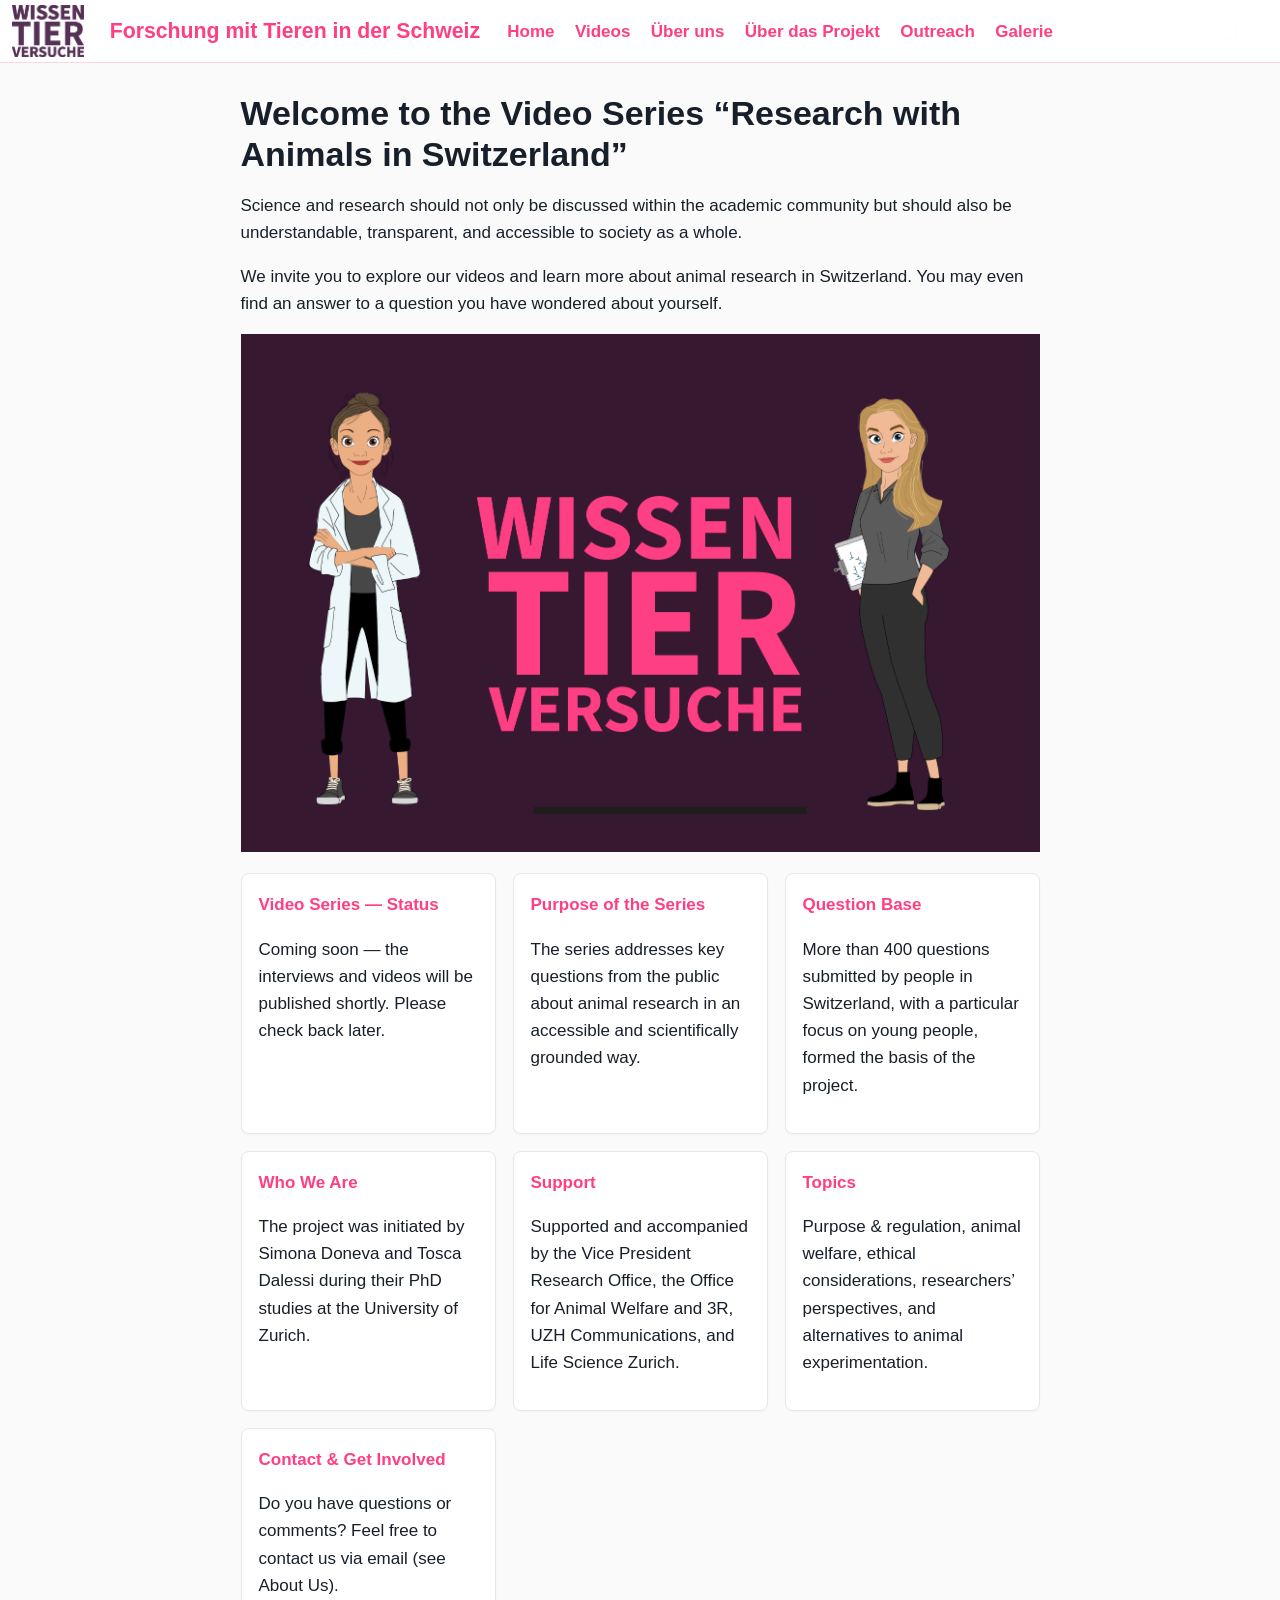
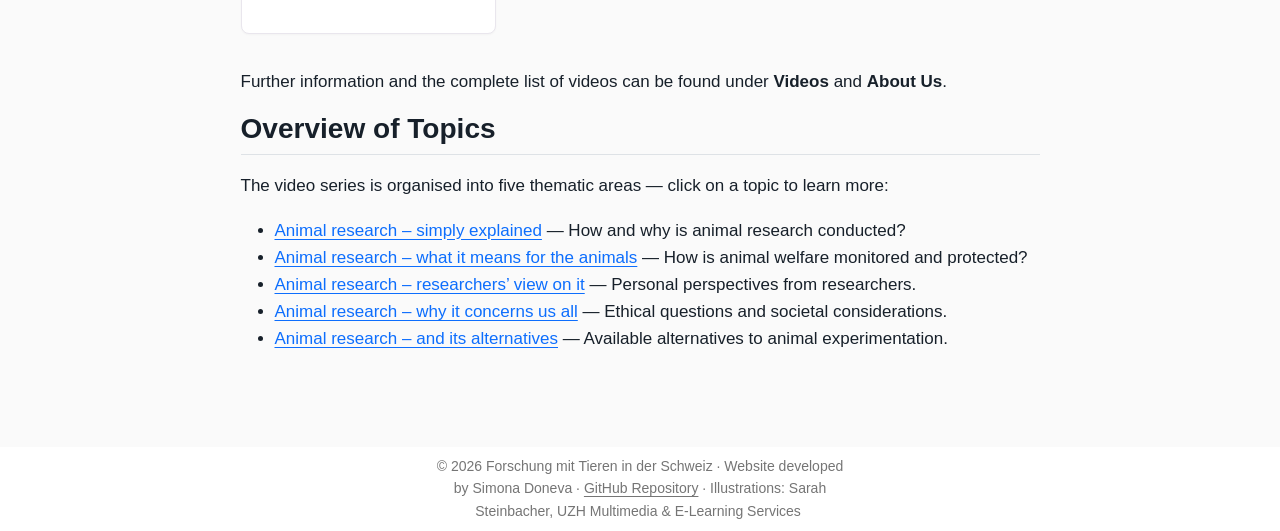
==== commit 75df05f0: "update events page" ====
--- a/docs/en/index.html
+++ b/docs/en/index.html
@@ -97,10 +97,6 @@
 <span class="menu-text">Videos</span></a>
   </li>  
   <li class="nav-item">
-    <a class="nav-link" href="../gallery.html"> 
-<span class="menu-text">Galerie</span></a>
-  </li>  
-  <li class="nav-item">
     <a class="nav-link" href="../about.html"> 
 <span class="menu-text">Über uns</span></a>
   </li>  
@@ -111,6 +107,10 @@
   <li class="nav-item">
     <a class="nav-link" href="../outreach.html"> 
 <span class="menu-text">Outreach</span></a>
+  </li>  
+  <li class="nav-item">
+    <a class="nav-link" href="../gallery.html"> 
+<span class="menu-text">Galerie</span></a>
   </li>  
 </ul>
           </div> <!-- /navcollapse -->
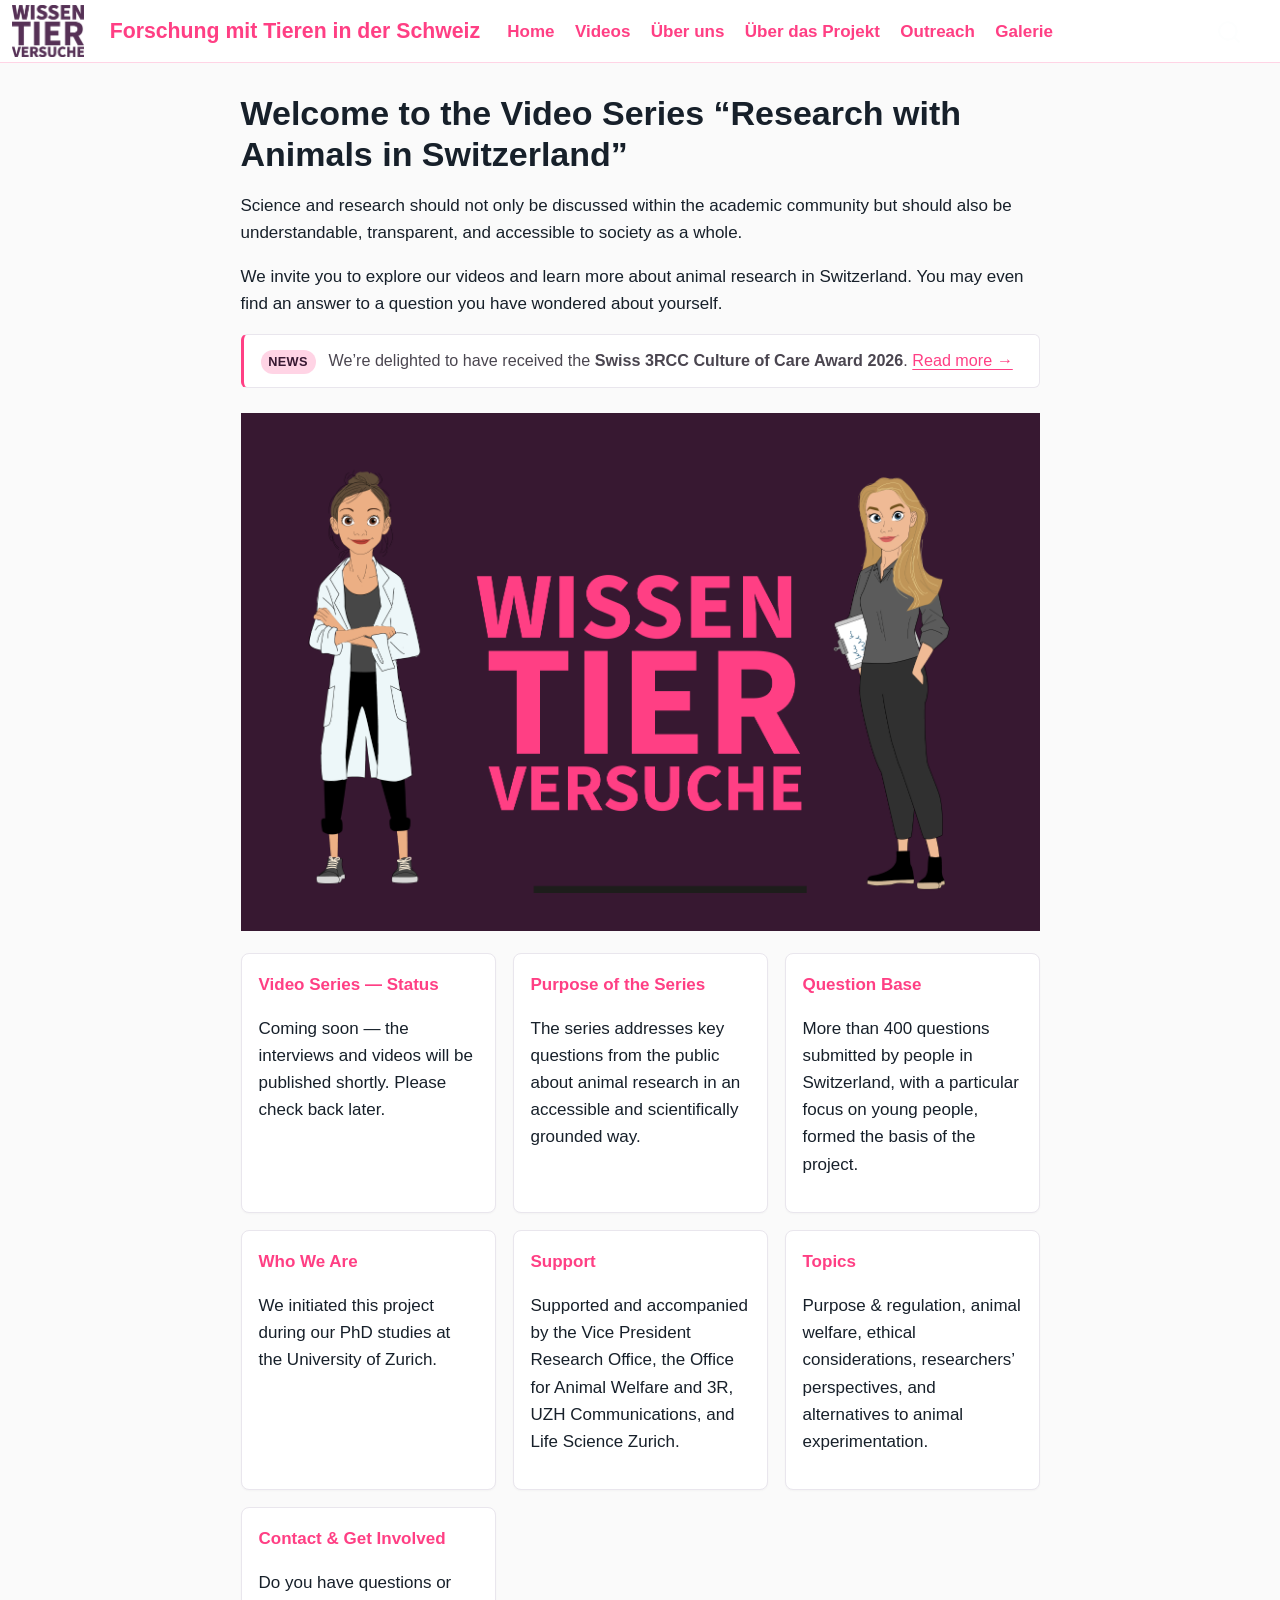
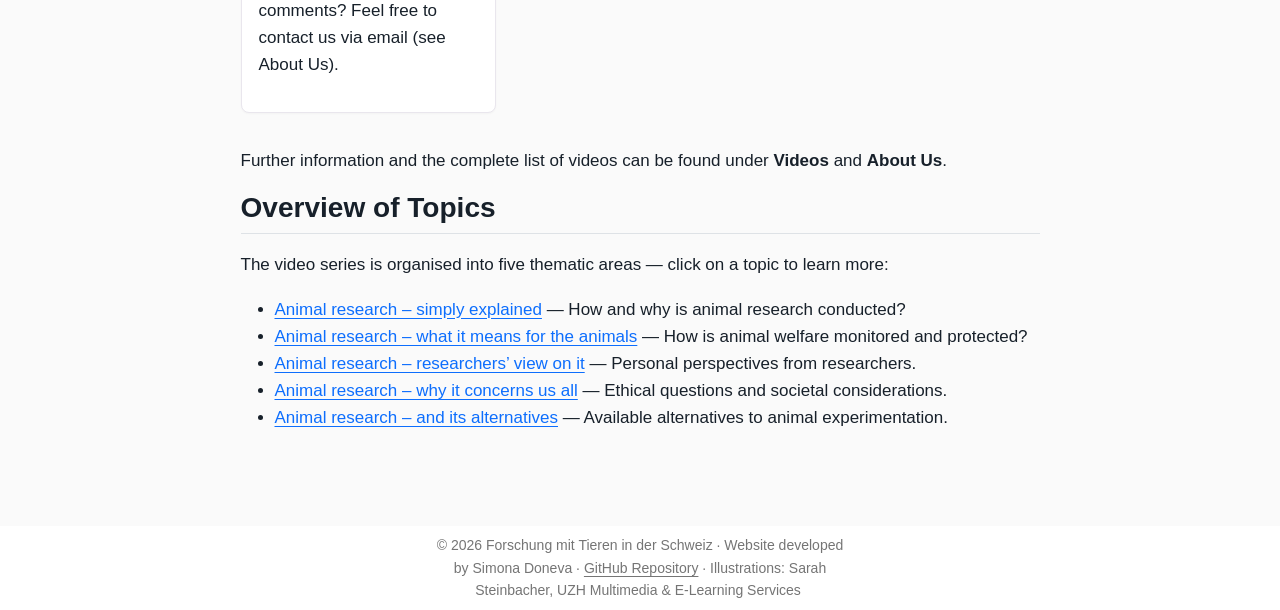
==== commit c027aa77: "3RCC news" ====
--- a/docs/en/index.html
+++ b/docs/en/index.html
@@ -148,6 +148,9 @@
 
 <p>Science and research should not only be discussed within the academic community but should also be understandable, transparent, and accessible to society as a whole.</p>
 <p>We invite you to explore our videos and learn more about animal research in Switzerland. You may even find an answer to a question you have wondered about yourself.</p>
+<div class="award-note">
+<p><span class="news-label">News</span> We’re delighted to have received the <strong>Swiss 3RCC Culture of Care Award 2026</strong>. <a href="https://swiss3rcc.org/awardees/culture-of-care-award-2026-simona-doneva-and-tosca-dalessi/" target="_blank" rel="noopener">Read more →</a></p>
+</div>
 <div class="site-hero">
 <p><img src="../images/main_pic.png" class="hero-banner img-fluid" aria-hidden="true"></p>
 </div>
@@ -166,7 +169,7 @@
 </div>
 <div class="info-box">
 <p><strong>Who We Are</strong></p>
-<p>The project was initiated by Simona Doneva and Tosca Dalessi during their PhD studies at the University of Zurich.</p>
+<p>We initiated this project during our PhD studies at the University of Zurich.</p>
 </div>
 <div class="info-box">
 <p><strong>Support</strong></p>
--- a/docs/styles.css
+++ b/docs/styles.css
@@ -411,4 +411,37 @@
   background: var(--berry);
   color: white !important;
   border-color: var(--berry);
+}
+
+.award-note {
+  max-width: 900px;
+  margin: 1rem auto 1.5rem;
+  padding: 0.75rem 1rem;
+  border: 1px solid #e9e6ed;
+  border-left: 3px solid var(--berry);
+  border-radius: 6px;
+  background: #fff;
+  color: #4b4650;
+  font-size: 0.95rem;
+}
+
+.award-note p {
+  margin: 0;
+}
+
+.award-note a {
+  color: var(--berry);
+}
+
+.news-label {
+  display: inline-block;
+  margin-right: 0.5rem;
+  padding: 0.1rem 0.45rem;
+  border-radius: 999px;
+  background: var(--berry-v1);
+  color: var(--violet);
+  font-size: 0.75rem;
+  font-weight: 700;
+  letter-spacing: 0.03em;
+  text-transform: uppercase;
 }
